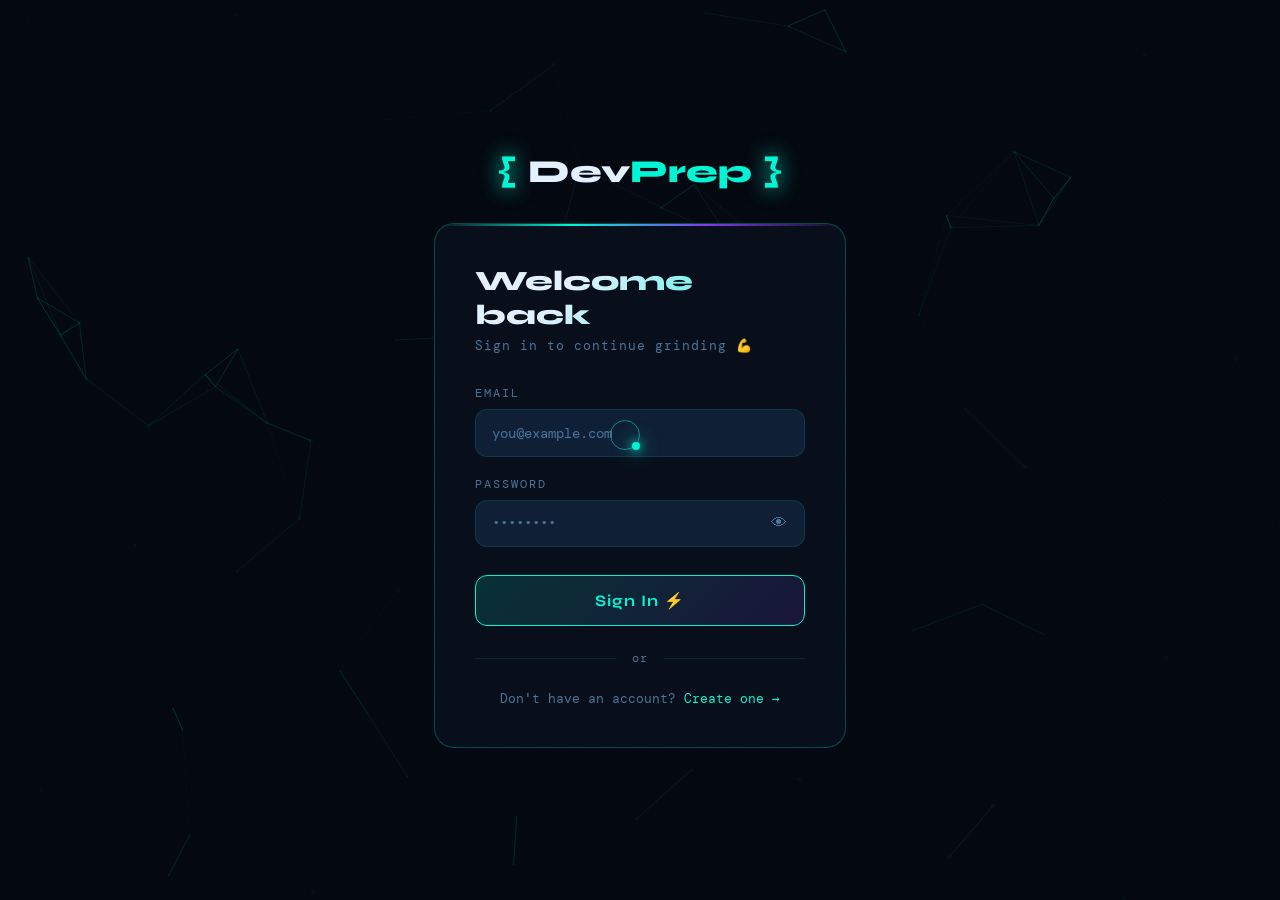
==== login.html @ 5675b1db "Added new changes" ====
<!DOCTYPE html>
<html lang="en">
<head>
  <meta charset="UTF-8" />
  <meta name="viewport" content="width=device-width, initial-scale=1.0"/>
  <title>DevPrep – Login</title>
  <link rel="preconnect" href="https://fonts.googleapis.com">
  <link href="https://fonts.googleapis.com/css2?family=Space+Mono:wght@400;700&family=Syne:wght@400;600;700;800&family=DM+Mono:wght@300;400;500&display=swap" rel="stylesheet">
  <style>
    :root {
      --bg: #040810;
      --bg2: #080f1a;
      --bg3: #0d1826;
      --surface: #0f1f35;
      --surface2: #152640;
      --border: rgba(0, 245, 212, 0.12);
      --border2: rgba(0, 245, 212, 0.25);
      --accent: #00f5d4;
      --accent2: #7c3aed;
      --red: #f43f5e;
      --easy: #22c55e;
      --text: #e2f0ff;
      --text2: #7fa8d0;
      --text3: #4a7499;
      --font-display: 'Syne', sans-serif;
      --font-mono: 'Space Mono', monospace;
      --font-body: 'DM Mono', monospace;
      --radius: 12px;
      --radius2: 20px;
    }

    *, *::before, *::after { box-sizing: border-box; margin: 0; padding: 0; }
    html { scroll-behavior: smooth; }

    body {
      background: var(--bg);
      color: var(--text);
      font-family: var(--font-body);
      min-height: 100vh;
      display: flex;
      align-items: center;
      justify-content: center;
      overflow: hidden;
    }

    /* PARTICLE CANVAS */
    #particleCanvas {
      position: fixed; top: 0; left: 0;
      width: 100%; height: 100%;
      pointer-events: none; z-index: 0; opacity: 0.4;
    }

    /* DOT GRID */
    .dot-grid {
      position: fixed; inset: 0;
      pointer-events: none; z-index: 0; opacity: 0.03;
      background-image: radial-gradient(var(--accent) 1px, transparent 1px);
      background-size: 32px 32px;
    }

    /* CUSTOM CURSOR */
    .cursor {
      width: 8px; height: 8px;
      background: var(--accent); border-radius: 50%;
      position: fixed; pointer-events: none; z-index: 9999;
      transform: translate(-50%, -50%);
      box-shadow: 0 0 10px var(--accent), 0 0 20px var(--accent);
      transition: width 0.1s, height 0.1s;
    }
    .cursor-follower {
      width: 30px; height: 30px;
      border: 1.5px solid rgba(0,245,212,0.5); border-radius: 50%;
      position: fixed; pointer-events: none; z-index: 9998;
      transform: translate(-50%, -50%);
      transition: all 0.15s ease;
    }

    /* AUTH WRAPPER */
    .auth-wrap {
      position: relative; z-index: 1;
      width: 100%; max-width: 460px;
      padding: 1.5rem;
      animation: pageIn 0.6s ease;
    }

    @keyframes pageIn {
      from { opacity: 0; transform: translateY(30px); }
      to   { opacity: 1; transform: translateY(0); }
    }

    /* LOGO */
    .auth-logo {
      text-align: center;
      font-family: var(--font-display);
      font-size: 2rem;
      font-weight: 800;
      margin-bottom: 2rem;
    }
    .auth-logo .bracket {
      color: var(--accent);
      text-shadow: 0 0 20px var(--accent);
    }
    .auth-logo .accent { color: var(--accent); }

    /* CARD */
    .auth-card {
      background: var(--bg2);
      border: 1px solid var(--border2);
      border-radius: var(--radius2);
      padding: 2.5rem;
      position: relative;
      overflow: hidden;
    }
    .auth-card::before {
      content: '';
      position: absolute;
      top: 0; left: 0; right: 0;
      height: 2px;
      background: linear-gradient(90deg, transparent, var(--accent), var(--accent2), transparent);
    }

    .auth-title {
      font-family: var(--font-display);
      font-size: 1.75rem;
      font-weight: 800;
      background: linear-gradient(135deg, var(--text) 30%, var(--accent));
      -webkit-background-clip: text;
      -webkit-text-fill-color: transparent;
      background-clip: text;
      margin-bottom: 0.35rem;
    }
    .auth-sub {
      color: var(--text3);
      font-size: 0.8rem;
      letter-spacing: 1px;
      margin-bottom: 2rem;
    }

    /* FORM FIELDS */
    .form-group {
      margin-bottom: 1.25rem;
      position: relative;
    }
    .form-label {
      display: block;
      font-size: 0.72rem;
      text-transform: uppercase;
      letter-spacing: 2px;
      color: var(--text3);
      margin-bottom: 0.5rem;
    }
    .form-input {
      width: 100%;
      background: var(--surface);
      border: 1px solid var(--border);
      border-radius: var(--radius);
      padding: 0.85rem 1rem;
      color: var(--text);
      font-family: var(--font-body);
      font-size: 0.9rem;
      transition: border-color 0.25s ease, box-shadow 0.25s ease;
      outline: none;
    }
    .form-input::placeholder { color: var(--text3); }
    .form-input:focus {
      border-color: var(--accent);
      box-shadow: 0 0 0 3px rgba(0,245,212,0.08), 0 0 12px rgba(0,245,212,0.1);
    }
    .form-input.error {
      border-color: rgba(244,63,94,0.6);
      box-shadow: 0 0 0 3px rgba(244,63,94,0.08);
    }

    .field-error {
      font-size: 0.75rem;
      color: var(--red);
      margin-top: 0.35rem;
      display: none;
      padding-left: 0.25rem;
    }
    .field-error.visible { display: block; }

    /* PASSWORD TOGGLE */
    .input-wrap { position: relative; }
    .toggle-pw {
      position: absolute; right: 0.85rem; top: 50%;
      transform: translateY(-50%);
      background: none; border: none;
      color: var(--text3); cursor: pointer;
      font-size: 1rem; padding: 0.25rem;
      transition: color 0.2s ease;
      line-height: 1;
    }
    .toggle-pw:hover { color: var(--accent); }

    /* SUBMIT BUTTON */
    .btn-submit {
      width: 100%;
      padding: 0.95rem;
      background: linear-gradient(135deg, rgba(0,245,212,0.15), rgba(124,58,237,0.15));
      border: 1px solid var(--accent);
      border-radius: var(--radius);
      color: var(--accent);
      font-family: var(--font-display);
      font-size: 1rem;
      font-weight: 700;
      letter-spacing: 1px;
      cursor: pointer;
      transition: all 0.25s ease;
      position: relative;
      overflow: hidden;
      margin-top: 0.5rem;
    }
    .btn-submit::before {
      content: '';
      position: absolute; inset: 0;
      background: linear-gradient(135deg, rgba(0,245,212,0.1), rgba(124,58,237,0.1));
      opacity: 0;
      transition: opacity 0.25s ease;
    }
    .btn-submit:hover::before { opacity: 1; }
    .btn-submit:hover {
      box-shadow: 0 0 24px rgba(0,245,212,0.25), 0 4px 20px rgba(0,0,0,0.3);
      transform: translateY(-1px);
    }
    .btn-submit:active { transform: translateY(0); }
    .btn-submit:disabled {
      opacity: 0.5; cursor: not-allowed; transform: none;
    }

    /* ALERT MESSAGES */
    .auth-alert {
      border-radius: var(--radius);
      padding: 0.85rem 1rem;
      font-size: 0.85rem;
      margin-bottom: 1.25rem;
      display: none;
      align-items: center;
      gap: 0.6rem;
      animation: pageIn 0.3s ease;
    }
    .auth-alert.visible { display: flex; }
    .auth-alert.success {
      background: rgba(34,197,94,0.1);
      border: 1px solid rgba(34,197,94,0.3);
      color: var(--easy);
    }
    .auth-alert.error {
      background: rgba(244,63,94,0.1);
      border: 1px solid rgba(244,63,94,0.3);
      color: var(--red);
    }

    /* DIVIDER */
    .auth-divider {
      display: flex; align-items: center; gap: 1rem;
      margin: 1.5rem 0;
      color: var(--text3);
      font-size: 0.75rem;
      letter-spacing: 1px;
    }
    .auth-divider::before,
    .auth-divider::after {
      content: '';
      flex: 1;
      height: 1px;
      background: var(--border);
    }

    /* FOOTER LINK */
    .auth-footer {
      text-align: center;
      color: var(--text3);
      font-size: 0.82rem;
      margin-top: 1.5rem;
    }
    .auth-footer a {
      color: var(--accent);
      text-decoration: none;
      transition: text-shadow 0.2s ease;
    }
    .auth-footer a:hover {
      text-shadow: 0 0 8px var(--accent);
    }

    /* SPINNER */
    .spinner {
      display: inline-block;
      width: 14px; height: 14px;
      border: 2px solid rgba(0,245,212,0.3);
      border-top-color: var(--accent);
      border-radius: 50%;
      animation: spin 0.7s linear infinite;
      margin-right: 0.5rem;
      vertical-align: middle;
    }
    @keyframes spin { to { transform: rotate(360deg); } }

    /* SCROLLBAR */
    ::-webkit-scrollbar { width: 6px; }
    ::-webkit-scrollbar-track { background: var(--bg2); }
    ::-webkit-scrollbar-thumb { background: var(--surface2); border-radius: 3px; }
    ::-webkit-scrollbar-thumb:hover { background: var(--accent); }

    @media (max-width: 520px) {
      .auth-card { padding: 1.75rem 1.25rem; }
    }
  </style>
</head>
<body>

  <canvas id="particleCanvas"></canvas>
  <div class="dot-grid"></div>
  <div class="cursor" id="cursor"></div>
  <div class="cursor-follower" id="cursorFollower"></div>

  <div class="auth-wrap">
    <!-- LOGO -->
    <div class="auth-logo">
      <span class="bracket">{</span>
      Dev<span class="accent">Prep</span>
      <span class="bracket">}</span>
    </div>

    <!-- CARD -->
    <div class="auth-card">
      <div class="auth-title">Welcome back</div>
      <p class="auth-sub">Sign in to continue grinding 💪</p>

      <!-- ALERT -->
      <div class="auth-alert" id="authAlert">
        <span id="alertIcon"></span>
        <span id="alertMsg"></span>
      </div>

      <!-- EMAIL -->
      <div class="form-group">
        <label class="form-label" for="email">Email</label>
        <input type="email" id="email" class="form-input" placeholder="you@example.com" autocomplete="email"/>
        <div class="field-error" id="emailError"></div>
      </div>

      <!-- PASSWORD -->
      <div class="form-group">
        <label class="form-label" for="password">Password</label>
        <div class="input-wrap">
          <input type="password" id="password" class="form-input" placeholder="••••••••" autocomplete="current-password"/>
          <button class="toggle-pw" type="button" id="togglePw" aria-label="Toggle password visibility">👁</button>
        </div>
        <div class="field-error" id="passwordError"></div>
      </div>

      <!-- SUBMIT -->
      <button class="btn-submit" id="loginBtn" type="button">
        Sign In ⚡
      </button>

      <div class="auth-divider">or</div>

      <div class="auth-footer">
        Don't have an account? <a href="signup.html">Create one →</a>
      </div>
    </div>
  </div>

  <script>
    const API_BASE = 'http://localhost:8000';

    // ── Custom cursor ──────────────────────────────────────────────────────────
    const cursor = document.getElementById('cursor');
    const follower = document.getElementById('cursorFollower');
    document.addEventListener('mousemove', e => {
      cursor.style.left = `${e.clientX}px`;
      cursor.style.top  = `${e.clientY}px`;
      follower.style.left = `${e.clientX}px`;
      follower.style.top  = `${e.clientY}px`;
    });

    // ── Particles ──────────────────────────────────────────────────────────────
    (function initParticles() {
      const canvas = document.getElementById('particleCanvas');
      const ctx = canvas.getContext('2d');
      let particles = [], w, h;

      function resize() {
        canvas.width = w = window.innerWidth;
        canvas.height = h = window.innerHeight;
      }
      function mkParticle() {
        return { x: Math.random()*w, y: Math.random()*h,
                 vx: (Math.random()-.5)*.35, vy: (Math.random()-.5)*.35,
                 r: 1+Math.random()*1.8 };
      }
      resize();
      window.addEventListener('resize', () => { resize(); particles = Array.from({length:80}, mkParticle); });
      particles = Array.from({length:80}, mkParticle);

      (function draw() {
        ctx.clearRect(0,0,w,h);
        ctx.fillStyle = 'rgba(0,245,212,0.08)';
        particles.forEach(p => {
          p.x += p.vx; p.y += p.vy;
          if (p.x < 0 || p.x > w) p.vx *= -1;
          if (p.y < 0 || p.y > h) p.vy *= -1;
          ctx.beginPath(); ctx.arc(p.x,p.y,p.r,0,Math.PI*2); ctx.fill();
        });
        for (let i = 0; i < particles.length; i++)
          for (let j = i+1; j < particles.length; j++) {
            const a=particles[i], b=particles[j];
            const d = Math.hypot(a.x-b.x, a.y-b.y);
            if (d < 120) {
              ctx.strokeStyle = `rgba(0,245,212,${1-d/120})`;
              ctx.lineWidth = 0.6;
              ctx.beginPath(); ctx.moveTo(a.x,a.y); ctx.lineTo(b.x,b.y); ctx.stroke();
            }
          }
        requestAnimationFrame(draw);
      })();
    })();

    // ── Form logic ─────────────────────────────────────────────────────────────
    const emailEl    = document.getElementById('email');
    const passwordEl = document.getElementById('password');
    const loginBtn   = document.getElementById('loginBtn');
    const alert_     = document.getElementById('authAlert');
    const alertMsg   = document.getElementById('alertMsg');
    const alertIcon  = document.getElementById('alertIcon');

    // Password toggle
    document.getElementById('togglePw').addEventListener('click', () => {
      const type = passwordEl.type === 'password' ? 'text' : 'password';
      passwordEl.type = type;
    });

    function showAlert(type, msg) {
      alert_.className = `auth-alert visible ${type}`;
      alertIcon.textContent = type === 'success' ? '✅' : '❌';
      alertMsg.textContent  = msg;
    }

    function clearAlert() {
      alert_.className = 'auth-alert';
    }

    function setFieldError(inputEl, errorEl, msg) {
      inputEl.classList.toggle('error', !!msg);
      errorEl.textContent = msg;
      errorEl.classList.toggle('visible', !!msg);
    }

    function validate() {
      let ok = true;
      const email = emailEl.value.trim();
      const pw    = passwordEl.value;
      const emailError    = document.getElementById('emailError');
      const passwordError = document.getElementById('passwordError');

      if (!email) {
        setFieldError(emailEl, emailError, 'Email is required.'); ok = false;
      } else if (!/^[^\s@]+@[^\s@]+\.[^\s@]+$/.test(email)) {
        setFieldError(emailEl, emailError, 'Enter a valid email.'); ok = false;
      } else {
        setFieldError(emailEl, emailError, '');
      }

      if (!pw) {
        setFieldError(passwordEl, passwordError, 'Password is required.'); ok = false;
      } else if (pw.length < 6) {
        setFieldError(passwordEl, passwordError, 'Password must be at least 6 characters.'); ok = false;
      } else {
        setFieldError(passwordEl, passwordError, '');
      }

      return ok;
    }

    loginBtn.addEventListener('click', async () => {
      clearAlert();
      if (!validate()) return;

      loginBtn.disabled = true;
      loginBtn.innerHTML = '<span class="spinner"></span>Signing in...';

      try {
        const res = await fetch(`${API_BASE}/auth/login`, {
          method: 'POST',
          headers: { 'Content-Type': 'application/json' },
          body: JSON.stringify({
            email: emailEl.value.trim(),
            password: passwordEl.value,
          }),
        });

        const data = await res.json();

        if (!res.ok) {
          showAlert('error', data.detail || 'Login failed. Check your credentials.');
        } else {
          showAlert('success', 'Logged in! Redirecting...');
          // Store token if returned
          if (data.access_token) {
            localStorage.setItem('devprep_token', data.access_token);
          }
          setTimeout(() => { window.location.href = 'index.html'; }, 1000);
        }
      } catch (err) {
        showAlert('error', 'Cannot reach server. Is it running?');
      } finally {
        loginBtn.disabled = false;
        loginBtn.innerHTML = 'Sign In ⚡';
      }
    });

    // Allow Enter key to submit
    [emailEl, passwordEl].forEach(el => {
      el.addEventListener('keydown', e => { if (e.key === 'Enter') loginBtn.click(); });
    });
  </script>
</body>
</html>
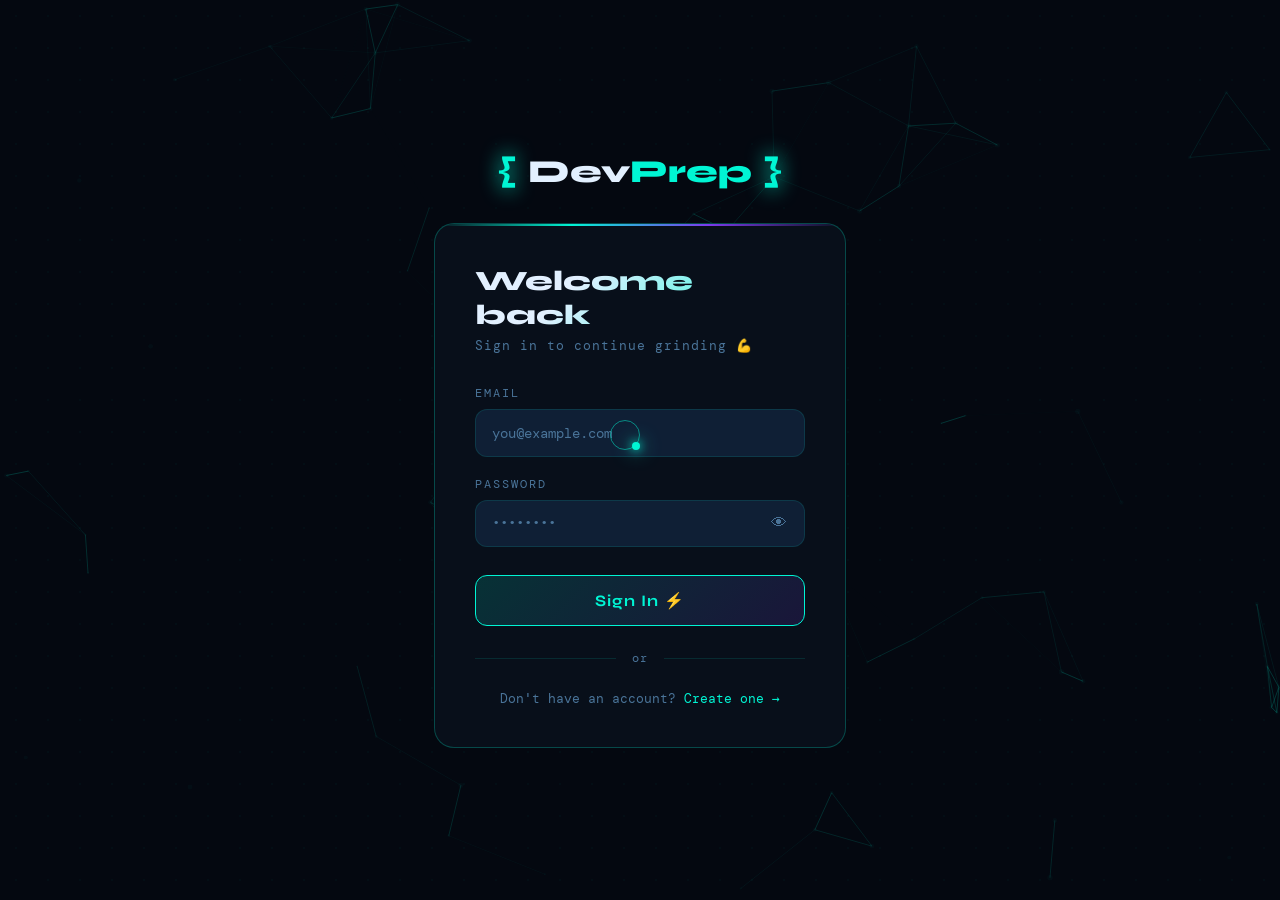
==== commit d8e6b614: "your message" ====
--- a/login.html
+++ b/login.html
@@ -364,7 +364,7 @@
   </div>
 
   <script>
-    const API_BASE = 'http://localhost:8000';
+    const API_BASE = 'http://127.0.0.1:8000';
 
     // ── Custom cursor ──────────────────────────────────────────────────────────
     const cursor = document.getElementById('cursor');
@@ -491,17 +491,18 @@
           }),
         });
 
-        const data = await res.json();
-
-        if (!res.ok) {
-          showAlert('error', data.detail || 'Login failed. Check your credentials.');
+        const body = await res.json().catch(() => null);
+
+        if (!res.ok || !body || body.success === false) {
+          const msg = (body && body.message) || 'Login failed. Check your credentials.';
+          showAlert('error', msg);
         } else {
+          const token = body.data && body.data.access_token;
+          if (token) {
+            localStorage.setItem('devprep_token', token);
+          }
           showAlert('success', 'Logged in! Redirecting...');
-          // Store token if returned
-          if (data.access_token) {
-            localStorage.setItem('devprep_token', data.access_token);
-          }
-          setTimeout(() => { window.location.href = 'index.html'; }, 1000);
+          setTimeout(() => { window.location.href = 'index.html'; }, 800);
         }
       } catch (err) {
         showAlert('error', 'Cannot reach server. Is it running?');
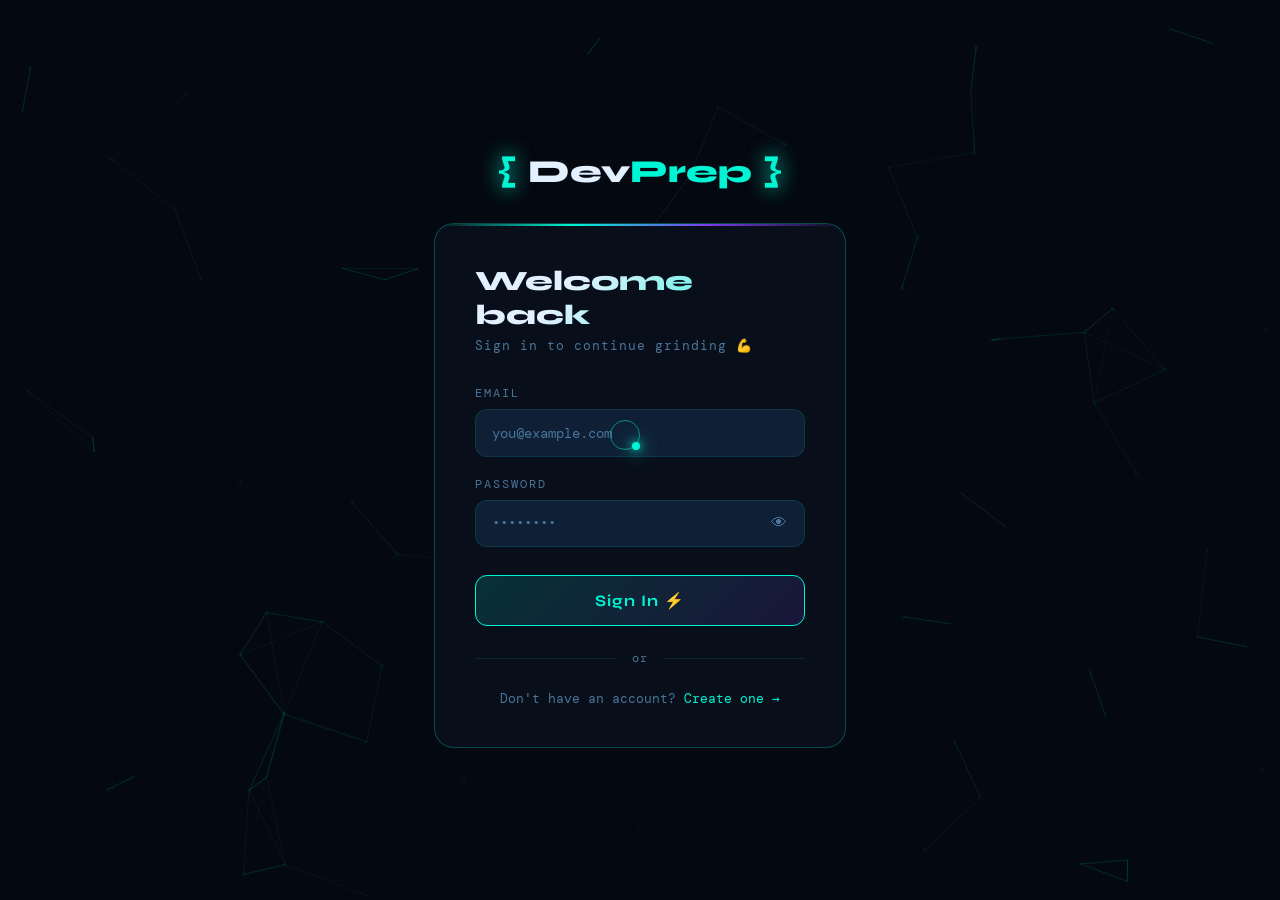
==== commit e5b197ad: "final" ====
--- a/login.html
+++ b/login.html
@@ -366,7 +366,7 @@
   <script>
     const API_BASE = 'http://127.0.0.1:8000';
 
-    // ── Custom cursor ──────────────────────────────────────────────────────────
+    // Custom cursor
     const cursor = document.getElementById('cursor');
     const follower = document.getElementById('cursorFollower');
     document.addEventListener('mousemove', e => {
@@ -376,7 +376,7 @@
       follower.style.top  = `${e.clientY}px`;
     });
 
-    // ── Particles ──────────────────────────────────────────────────────────────
+    // Particles
     (function initParticles() {
       const canvas = document.getElementById('particleCanvas');
       const ctx = canvas.getContext('2d');
@@ -418,7 +418,7 @@
       })();
     })();
 
-    // ── Form logic ─────────────────────────────────────────────────────────────
+    // Form logic
     const emailEl    = document.getElementById('email');
     const passwordEl = document.getElementById('password');
     const loginBtn   = document.getElementById('loginBtn');
